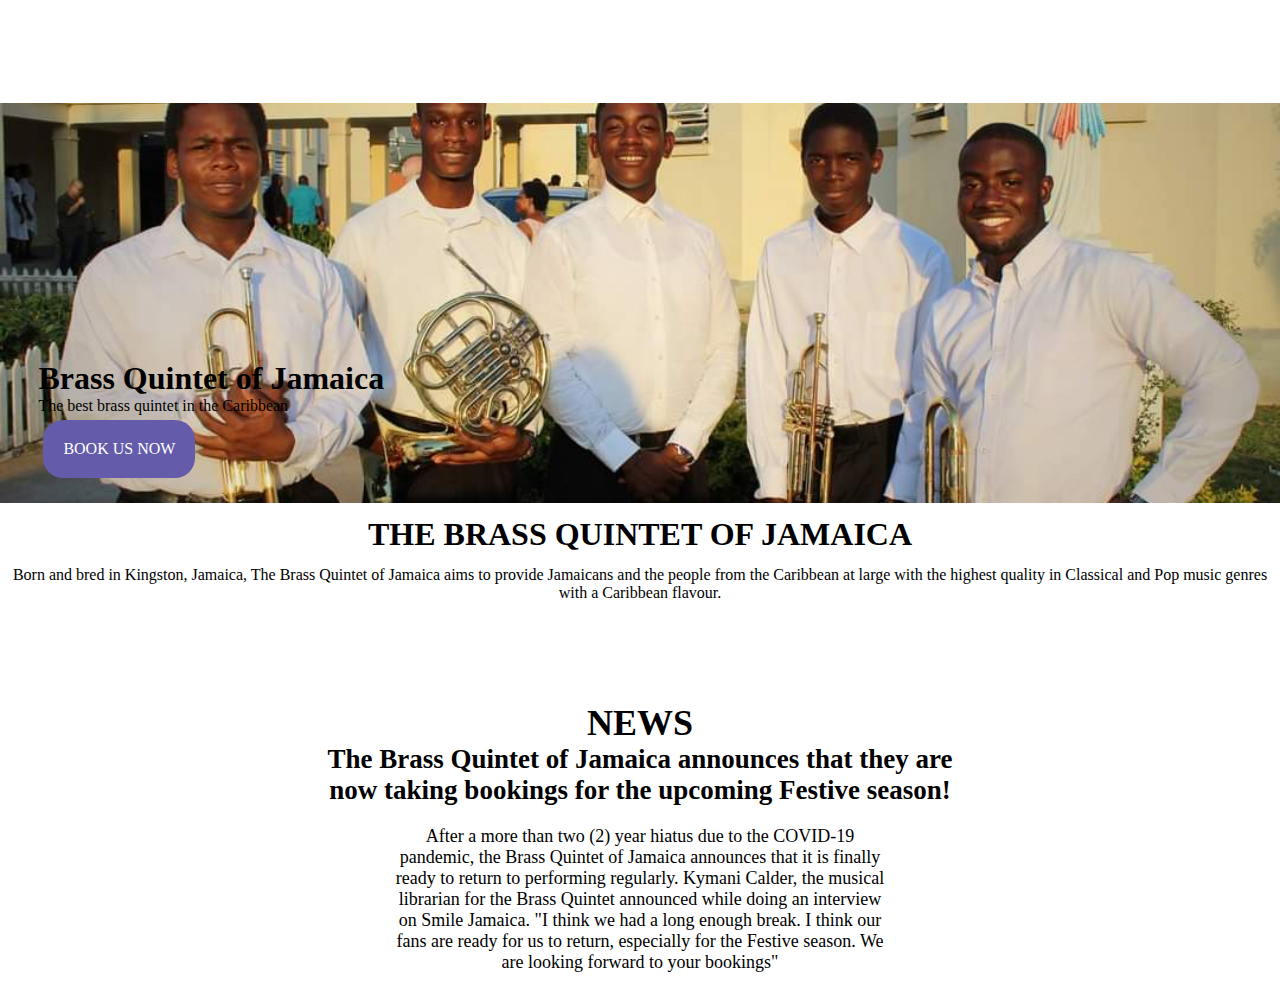
==== index.html @ 2ca1d95d "After Midnight" ====
<!DOCTYPE html>
<html lang="en">
<head>
    <meta charset="UTF-8">
    <meta http-equiv="X-UA-Compatible" content="IE=edge">
    <meta name="viewport" content="width=device-width, initial-scale=1.0">
    <link rel="stylesheet" href="main.css">
    <title>Brass Quintet of Jamaica</title>
</head>
<body>
    <div class="navigation">
        <!-- <img src="logo.jpg" alt="LOGO"> -->
        <a href="index.html">Home</a>
        <a href="">Discography</a>
        <a href="booking.html">Bookings</a>
        <a href="about.html">About Us</a>
        <a href="">Contact Us</a>
    </div>
    <div class="carousel">
        <img src="pic1.jpg" alt="pic">
    </div>
    <div class="maintext">
        <h1>Brass Quintet of Jamaica</h1>
        <p>The best brass quintet in the Caribbean</p>
        <a href="booking.html">BOOK US NOW</a>
    </div>
    <div class="main">
        <h1>THE BRASS QUINTET OF JAMAICA</h1>
        <!-- <p>We are the premier brass quintet of the Caribbean. We are the first brass quintet in
            Jamaica. We aim to provide quality pop and classical music with a Caribbean flavour.
        </p> -->
        <p>Born and bred in Kingston, Jamaica, The Brass Quintet of Jamaica aims to provide
            Jamaicans and the people from the Caribbean at large with the highest quality
            in Classical and Pop music genres with a Caribbean flavour.
        </p>
    </div>
    <div class="news">
        <h1>NEWS</h1>
        <h2>The Brass Quintet of Jamaica announces that they are now taking bookings for the 
            upcoming Festive season!
        </h2>
        <p>After a more than two (2) year hiatus due to the COVID-19 pandemic, the Brass Quintet
            of Jamaica announces that it is finally ready to return to performing regularly.
            Kymani Calder, the musical librarian for the Brass Quintet announced while doing
            an interview on Smile Jamaica. "I think we had a long enough break. I think our fans
            are ready for us to return, especially for the Festive season. We are looking forward
            to your bookings"
        </p>
    </div>
    
    
</body>
</html>
---- main.css ----
*{
    padding: 0;
    margin: 0;
    box-sizing: border-box;
}
.carousel{
    height: 400px;
    position: relative;
}
.carousel >img{
    height: 100%;
    width: 100%;
    object-fit: cover;
}
.maintext{
    position: absolute;
    top: 40%;
    left: 3%;
}
/* .maintext h1{
    color: #645CAA;
} */
.maintext a{
    color: #ffffff;
    background-color: #645CAA;
    text-decoration: none;
    padding: 20px;
    border-radius: 20px;
    margin: 5px;
    display: inline-block;
}
.form{
    width: 600px;
    margin: auto;
    padding: 20px 20px;
}
.form >h2{
    padding: 10px;
    text-align: center;
}
input,button,select{
    display: block;
    margin-bottom: 12px;
    border-radius: 8px;
}
input,select{
    width: 100%;
    padding: 10px;
    border: none;
}
button{
    background-color: #645CAA;
    border: white;
    padding: 10px;
    width: 30%;
    margin: auto;
}
button:hover{
    background-color: #EBC7E8;
}
.navigation{
    margin: 40px;
    text-align: right;
}
.navigation a{
    text-decoration: none;
    font-size: 20px;
    margin: 10px;
    color: #ffffff;
}
.navigation img{
    border-radius: 50%;
    display: block;
    height: 50px;
    margin: 0px;
    padding: 0px;
    
}
.main{
    margin-top: 1%;
    text-align: center;
}
.main p{
    margin: 1%;
}
.news{
    margin: 1%;
    margin-top: 100px;
    text-align: center;
    font-size: 18px;
}
.news h2{
    font-weight: bold;
    margin: auto;
    width: 50%;
}
.news p{
    margin: auto;
    margin-top: 20px;
    width: 40%;
}
.about{
    width: 50%;
    margin: auto;
}
.about h1{
    text-align: center;
}
.about p{
    font-size: 20px;
}
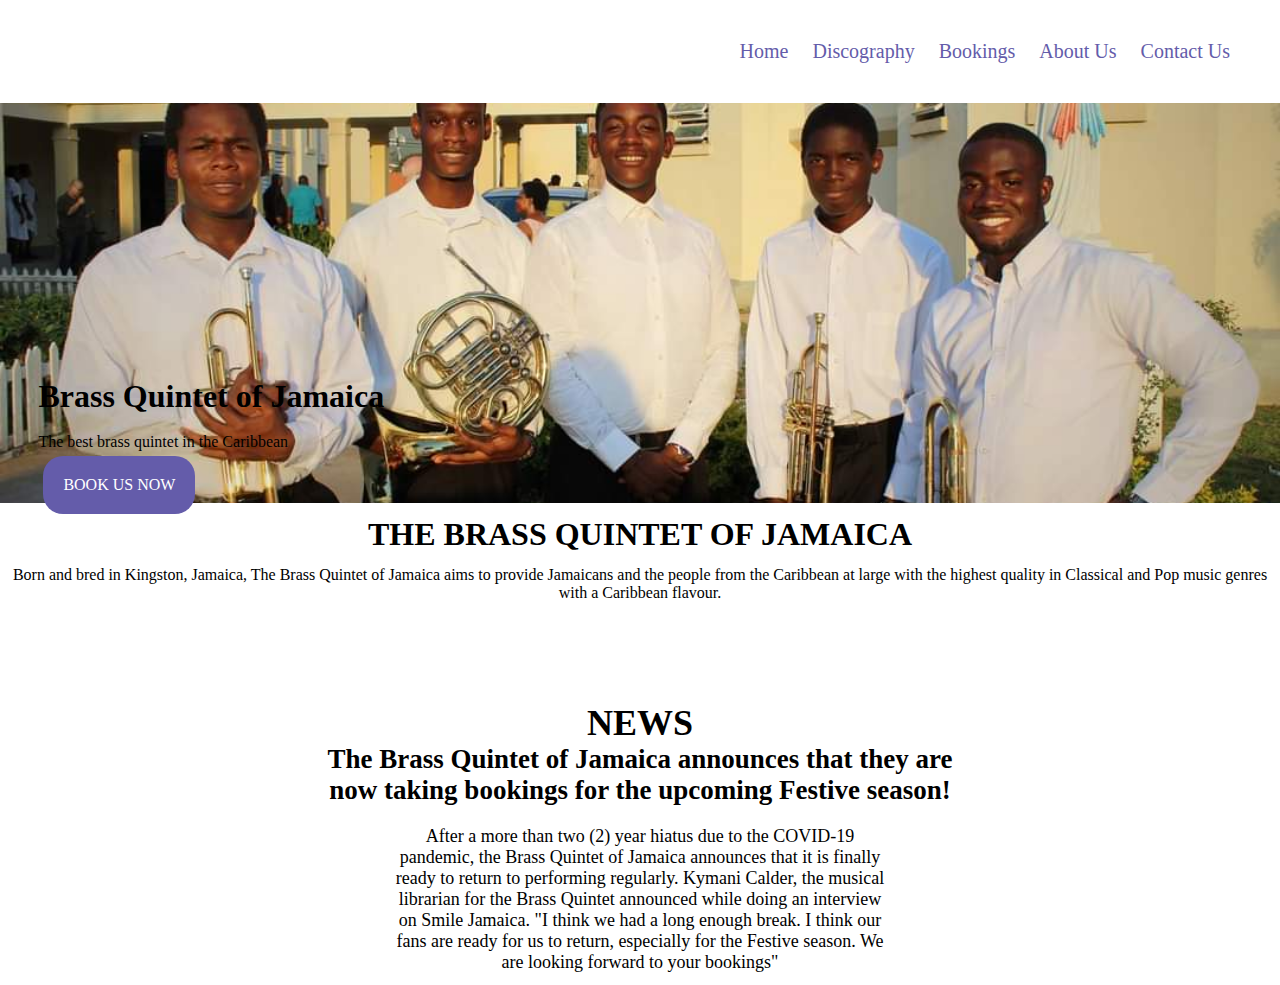
==== commit 6f0a4176: "Most pages completed" ====
--- a/index.html
+++ b/index.html
@@ -14,21 +14,20 @@
         <a href="">Discography</a>
         <a href="booking.html">Bookings</a>
         <a href="about.html">About Us</a>
-        <a href="">Contact Us</a>
+        <a href="contact.html">Contact Us</a>
     </div>
     <div class="carousel">
         <img src="pic1.jpg" alt="pic">
     </div>
     <div class="maintext">
+        <br>
         <h1>Brass Quintet of Jamaica</h1>
+        <br>
         <p>The best brass quintet in the Caribbean</p>
         <a href="booking.html">BOOK US NOW</a>
     </div>
     <div class="main">
         <h1>THE BRASS QUINTET OF JAMAICA</h1>
-        <!-- <p>We are the premier brass quintet of the Caribbean. We are the first brass quintet in
-            Jamaica. We aim to provide quality pop and classical music with a Caribbean flavour.
-        </p> -->
         <p>Born and bred in Kingston, Jamaica, The Brass Quintet of Jamaica aims to provide
             Jamaicans and the people from the Caribbean at large with the highest quality
             in Classical and Pop music genres with a Caribbean flavour.
--- a/main.css
+++ b/main.css
@@ -60,13 +60,16 @@
 }
 .navigation{
     margin: 40px;
-    text-align: right;
+    text-align: right;    
 }
 .navigation a{
     text-decoration: none;
     font-size: 20px;
     margin: 10px;
-    color: #ffffff;
+    color: #645CAA;
+}
+.navigation a:hover{
+    color: #D36B00;
 }
 .navigation img{
     border-radius: 50%;
@@ -108,4 +111,19 @@
 }
 .about p{
     font-size: 20px;
+}
+.members{
+    width: 70%;
+    margin: auto;
+}
+.members h2{
+    text-align: center;
+}
+.members ul{
+    list-style: none;
+    font-size: 20px;
+}
+.contact{
+    width: 30%;
+    margin: auto;
 }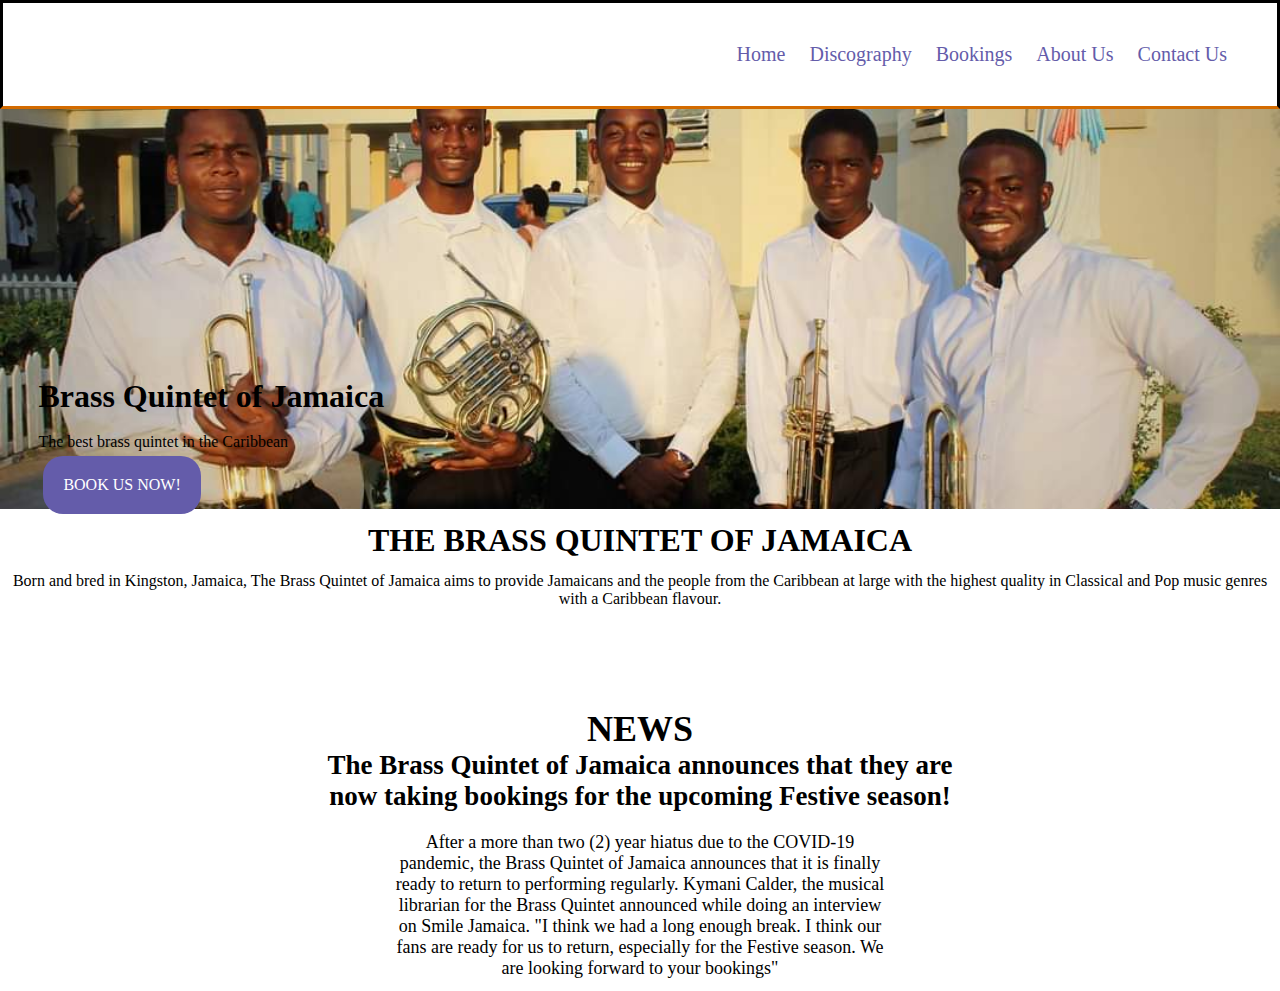
==== commit 178b5992: "Almost there" ====
--- a/index.html
+++ b/index.html
@@ -24,7 +24,7 @@
         <h1>Brass Quintet of Jamaica</h1>
         <br>
         <p>The best brass quintet in the Caribbean</p>
-        <a href="booking.html">BOOK US NOW</a>
+        <a href="booking.html">BOOK US NOW!</a>
     </div>
     <div class="main">
         <h1>THE BRASS QUINTET OF JAMAICA</h1>
--- a/main.css
+++ b/main.css
@@ -18,7 +18,7 @@
     left: 3%;
 }
 /* .maintext h1{
-    color: #645CAA;
+    color: #040F16;
 } */
 .maintext a{
     color: #ffffff;
@@ -28,6 +28,19 @@
     border-radius: 20px;
     margin: 5px;
     display: inline-block;
+}
+.maintext a:hover{
+    background-color: #F374AE;
+}
+.section{
+    background-color: #cdd1c4;
+}
+.booktext{
+    width: 90%;
+    margin: auto;
+    text-align: center;
+    margin-top: 2%;
+    margin-bottom: 4%;
 }
 .form{
     width: 600px;
@@ -52,15 +65,22 @@
     background-color: #645CAA;
     border: white;
     padding: 10px;
-    width: 30%;
+    width: 25%;
     margin: auto;
+    color: #ffffff;
+    font-weight: 700;
+    font-size: 16px;
 }
 button:hover{
-    background-color: #EBC7E8;
+    background-color: #F374AE;
 }
 .navigation{
-    margin: 40px;
-    text-align: right;    
+    /* margin: 40px; */
+    padding: 40px;
+    text-align: right;
+    border-bottom: #D36B00; 
+    border-style: solid;
+    /* border-color: red; */
 }
 .navigation a{
     text-decoration: none;
@@ -72,11 +92,13 @@
     color: #D36B00;
 }
 .navigation img{
-    border-radius: 50%;
+    /* border-radius: 50%; */
     display: block;
-    height: 50px;
+    height: 100px;
     margin: 0px;
     padding: 0px;
+    border-style: solid;
+    border-color: red;
     
 }
 .main{
@@ -112,6 +134,10 @@
 .about p{
     font-size: 20px;
 }
+.mem{
+    background-color: #cdd1c4;
+    padding-top: 1%;
+}
 .members{
     width: 70%;
     margin: auto;
@@ -126,4 +152,25 @@
 .contact{
     width: 30%;
     margin: auto;
+}
+nav{
+        /* margin: 40px; */
+        padding: 40px;
+        text-align: right;
+        border-bottom: #D36B00; 
+        border-style: solid;
+        /* border-color: red; */
+}
+nav a{
+    text-decoration: none;
+}
+nav img{
+        /* border-radius: 50%; */
+        display: block;
+        height: 100px;
+        width: 150px;
+        margin: -40px;
+        padding: -10px;
+        /* border-style: solid; */
+        /* border-color: red; */
 }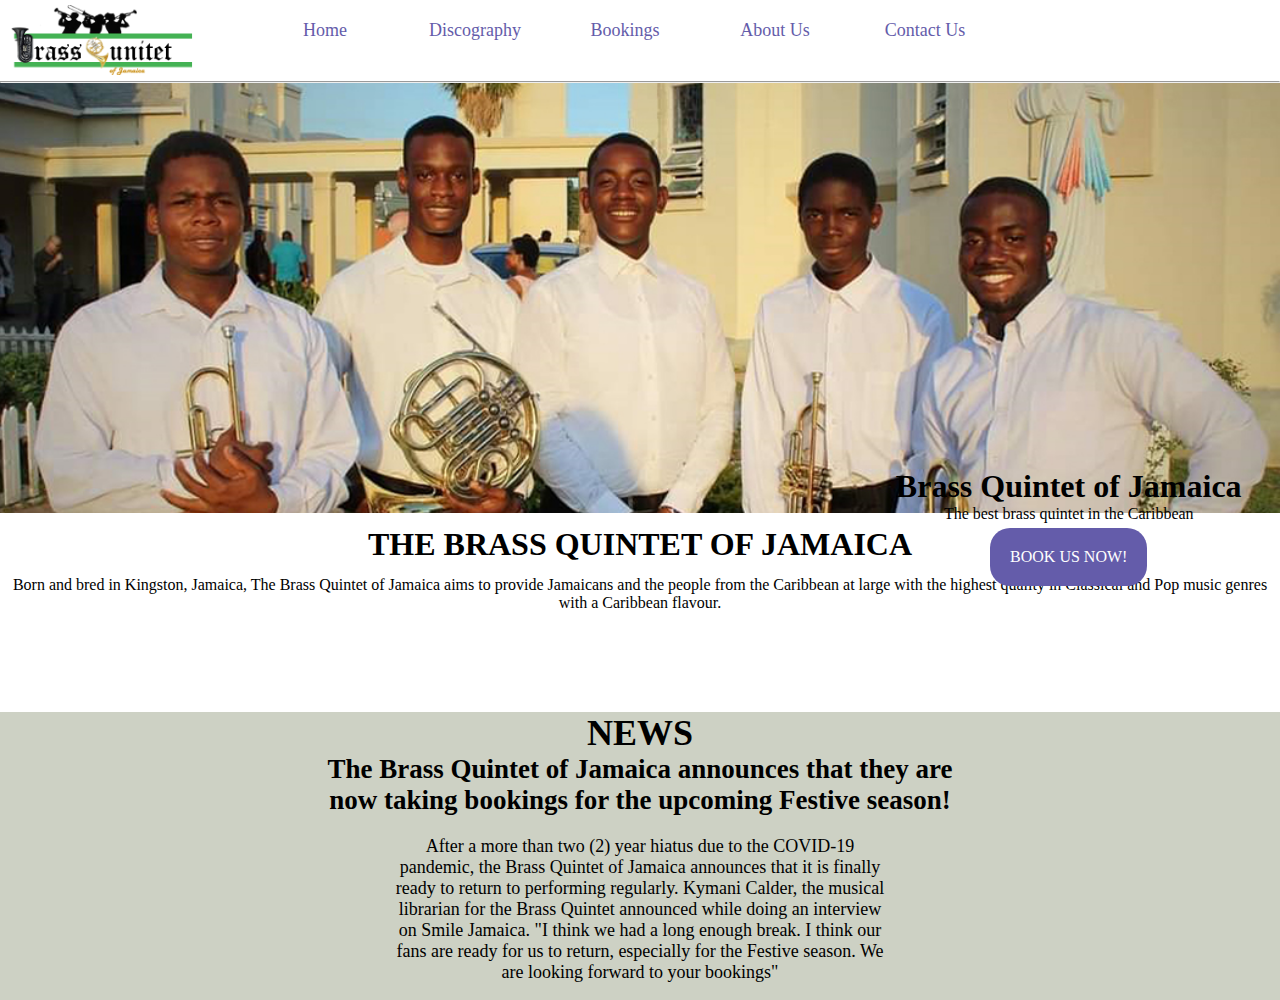
==== commit a9b1c8a3: "almost done" ====
--- a/index.html
+++ b/index.html
@@ -9,20 +9,25 @@
 </head>
 <body>
     <div class="navigation">
-        <!-- <img src="logo.jpg" alt="LOGO"> -->
-        <a href="index.html">Home</a>
-        <a href="">Discography</a>
-        <a href="booking.html">Bookings</a>
-        <a href="about.html">About Us</a>
-        <a href="contact.html">Contact Us</a>
+        <a href="index.html"><img src="logo.png" alt="logo"></a>
     </div>
+    <nav>
+        <ul>
+             <li><a href="index.html">Home</a></li>
+                <li><a href="">Discography</a></li>
+                <li><a href="booking.html">Bookings</a></li>
+                <li><a href="about.html">About Us</a></li>
+                <li><a href="contact.html">Contact Us</a></li>
+        </ul>
+    </nav>
+    <hr>
     <div class="carousel">
-        <img src="pic1.jpg" alt="pic">
+        <img src="bqj6.jpg" alt="pic">
     </div>
     <div class="maintext">
         <br>
         <h1>Brass Quintet of Jamaica</h1>
-        <br>
+        <!-- <br> -->
         <p>The best brass quintet in the Caribbean</p>
         <a href="booking.html">BOOK US NOW!</a>
     </div>
@@ -33,19 +38,22 @@
             in Classical and Pop music genres with a Caribbean flavour.
         </p>
     </div>
-    <div class="news">
-        <h1>NEWS</h1>
-        <h2>The Brass Quintet of Jamaica announces that they are now taking bookings for the 
-            upcoming Festive season!
-        </h2>
-        <p>After a more than two (2) year hiatus due to the COVID-19 pandemic, the Brass Quintet
-            of Jamaica announces that it is finally ready to return to performing regularly.
-            Kymani Calder, the musical librarian for the Brass Quintet announced while doing
-            an interview on Smile Jamaica. "I think we had a long enough break. I think our fans
-            are ready for us to return, especially for the Festive season. We are looking forward
-            to your bookings"
-        </p>
+    <div class="segment">
+        <div class="news">
+            <h1>NEWS</h1>
+            <h2>The Brass Quintet of Jamaica announces that they are now taking bookings for the 
+                upcoming Festive season!
+            </h2>
+            <p>After a more than two (2) year hiatus due to the COVID-19 pandemic, the Brass Quintet
+                of Jamaica announces that it is finally ready to return to performing regularly.
+                Kymani Calder, the musical librarian for the Brass Quintet announced while doing
+                an interview on Smile Jamaica. "I think we had a long enough break. I think our fans
+                are ready for us to return, especially for the Festive season. We are looking forward
+                to your bookings"
+            </p>
+        </div>
     </div>
+
     
     
 </body>
--- a/main.css
+++ b/main.css
@@ -3,8 +3,44 @@
     margin: 0;
     box-sizing: border-box;
 }
+a{
+    text-decoration: none;
+}
+nav{
+    width: 100%;
+    overflow: auto;
+    padding-bottom: 20px;
+}
+nav ul{
+    padding: 0;
+    margin: 0 0 0 250px;
+    list-style: none;
+}
+nav li{
+    float: left;
+}
+.navigation img{
+    position: absolute;
+    height: 70px;
+    margin-top: 5px;
+    margin-left: 10px;
+}
+li a{
+    width: 150px;
+    display: block;
+    padding: 20px 15px;
+    color: #645CAA;
+    text-align: center;
+    font-size: 18px;
+}
+nav a:hover{
+    color: #D36B00;
+}
+hr{
+    color: #D36B00;
+}
 .carousel{
-    height: 400px;
+    height: 430px;
     position: relative;
 }
 .carousel >img{
@@ -13,13 +49,11 @@
     object-fit: cover;
 }
 .maintext{
+    text-align: center;
     position: absolute;
-    top: 40%;
-    left: 3%;
+    top: 50%;
+    right: 3%;
 }
-/* .maintext h1{
-    color: #040F16;
-} */
 .maintext a{
     color: #ffffff;
     background-color: #645CAA;
@@ -51,12 +85,13 @@
     padding: 10px;
     text-align: center;
 }
-input,button,select{
+input,button,select,textarea{
     display: block;
     margin-bottom: 12px;
     border-radius: 8px;
 }
-input,select{
+input,select,textarea{
+    font-size: 14px;
     width: 100%;
     padding: 10px;
     border: none;
@@ -73,33 +108,6 @@
 }
 button:hover{
     background-color: #F374AE;
-}
-.navigation{
-    /* margin: 40px; */
-    padding: 40px;
-    text-align: right;
-    border-bottom: #D36B00; 
-    border-style: solid;
-    /* border-color: red; */
-}
-.navigation a{
-    text-decoration: none;
-    font-size: 20px;
-    margin: 10px;
-    color: #645CAA;
-}
-.navigation a:hover{
-    color: #D36B00;
-}
-.navigation img{
-    /* border-radius: 50%; */
-    display: block;
-    height: 100px;
-    margin: 0px;
-    padding: 0px;
-    border-style: solid;
-    border-color: red;
-    
 }
 .main{
     margin-top: 1%;
@@ -149,28 +157,37 @@
     list-style: none;
     font-size: 20px;
 }
+.con1{
+    background-color: #cdd1c4;
+    padding: 10px;
+}
+.sub{
+    width: 60%;
+    margin: auto;
+    padding: 20px;
+}
 .contact{
     width: 30%;
     margin: auto;
 }
-nav{
-        /* margin: 40px; */
-        padding: 40px;
-        text-align: right;
-        border-bottom: #D36B00; 
-        border-style: solid;
-        /* border-color: red; */
+.contact button{
+    width: 40%;
 }
-nav a{
-    text-decoration: none;
+.logo{
+    width: 50px;
+    height: 50px;
 }
-nav img{
-        /* border-radius: 50%; */
-        display: block;
-        height: 100px;
-        width: 150px;
-        margin: -40px;
-        padding: -10px;
-        /* border-style: solid; */
-        /* border-color: red; */
+
+.sub img{
+    height: 50px;
+    margin-right: 50px;
+}
+
+.socials{
+    width: 30%;
+    margin: auto;
+}
+.segment{
+    background-color: #cdd1c4;
+    padding-bottom: 5px;
 }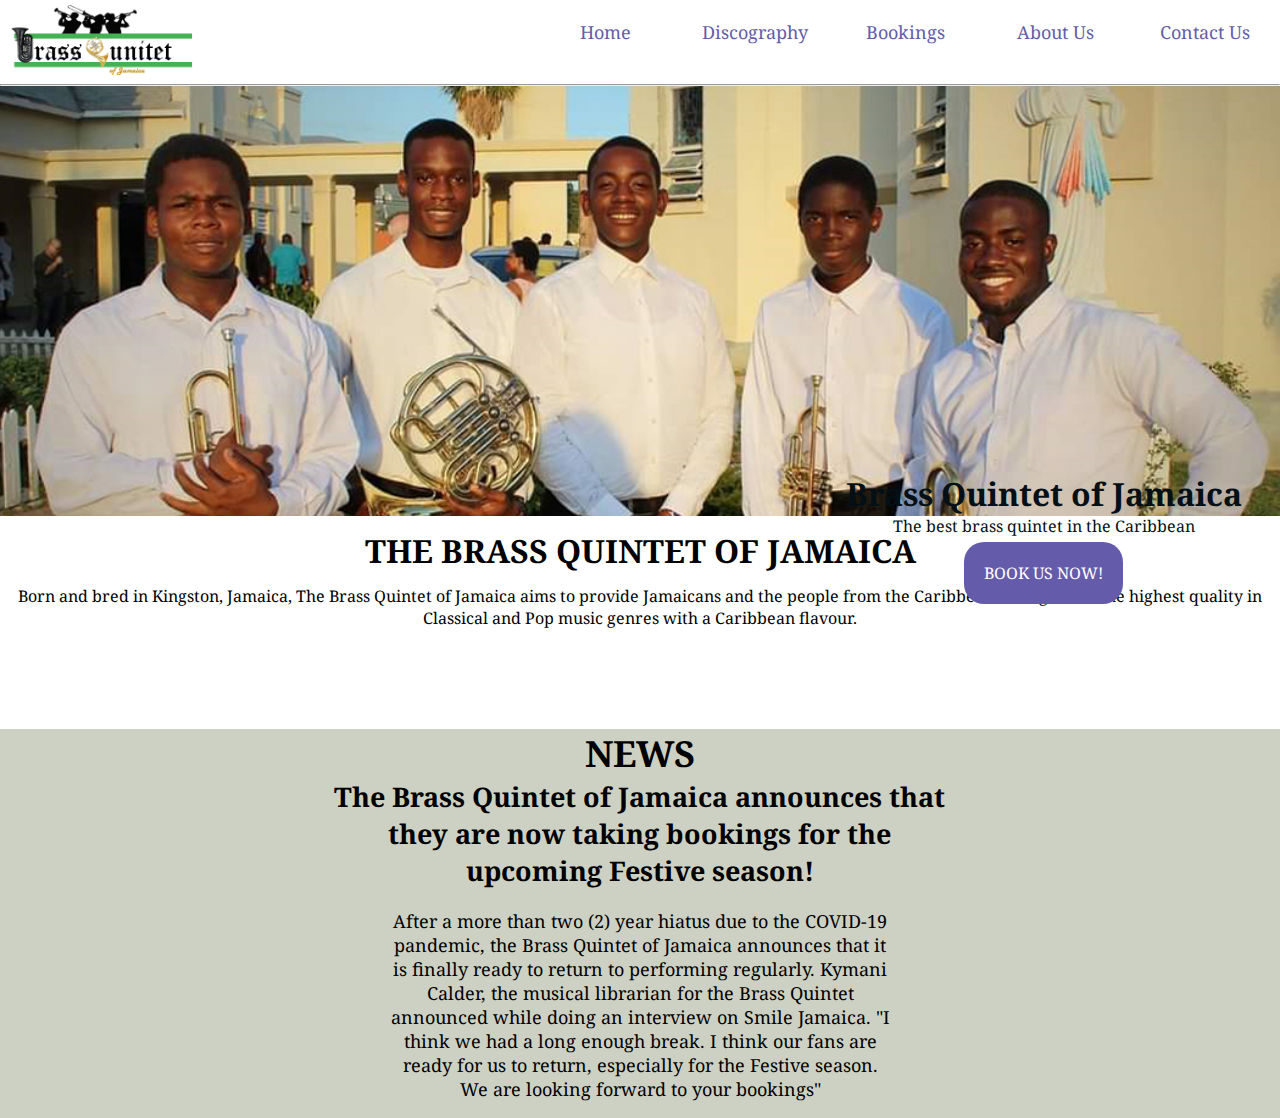
==== commit c8a5bbe6: "Need new Images" ====
--- a/index.html
+++ b/index.html
@@ -13,11 +13,11 @@
     </div>
     <nav>
         <ul>
-             <li><a href="index.html">Home</a></li>
-                <li><a href="">Discography</a></li>
-                <li><a href="booking.html">Bookings</a></li>
-                <li><a href="about.html">About Us</a></li>
-                <li><a href="contact.html">Contact Us</a></li>
+            <li><a href="contact.html">Contact Us</a></li>
+            <li><a href="about.html">About Us</a></li>
+            <li><a href="booking.html">Bookings</a></li>
+            <li><a href="">Discography</a></li>
+            <li><a href="index.html">Home</a></li>
         </ul>
     </nav>
     <hr>
--- a/main.css
+++ b/main.css
@@ -1,7 +1,9 @@
+@import url('https://fonts.googleapis.com/css2?family=Noto+Serif:ital,wght@0,400;0,700;1,400;1,700&display=swap');
 *{
     padding: 0;
     margin: 0;
     box-sizing: border-box;
+    font-family: 'Noto Serif', serif;
 }
 a{
     text-decoration: none;
@@ -17,7 +19,7 @@
     list-style: none;
 }
 nav li{
-    float: left;
+    float: right;
 }
 .navigation img{
     position: absolute;
@@ -35,6 +37,8 @@
 }
 nav a:hover{
     color: #D36B00;
+    font-weight: 600;
+    /* font-size: 20px; */
 }
 hr{
     color: #D36B00;
@@ -53,6 +57,7 @@
     position: absolute;
     top: 50%;
     right: 3%;
+    color: #040F16;
 }
 .maintext a{
     color: #ffffff;
@@ -65,6 +70,8 @@
 }
 .maintext a:hover{
     background-color: #F374AE;
+    font-size: 18px;
+    font-weight: 500;
 }
 .section{
     background-color: #cdd1c4;
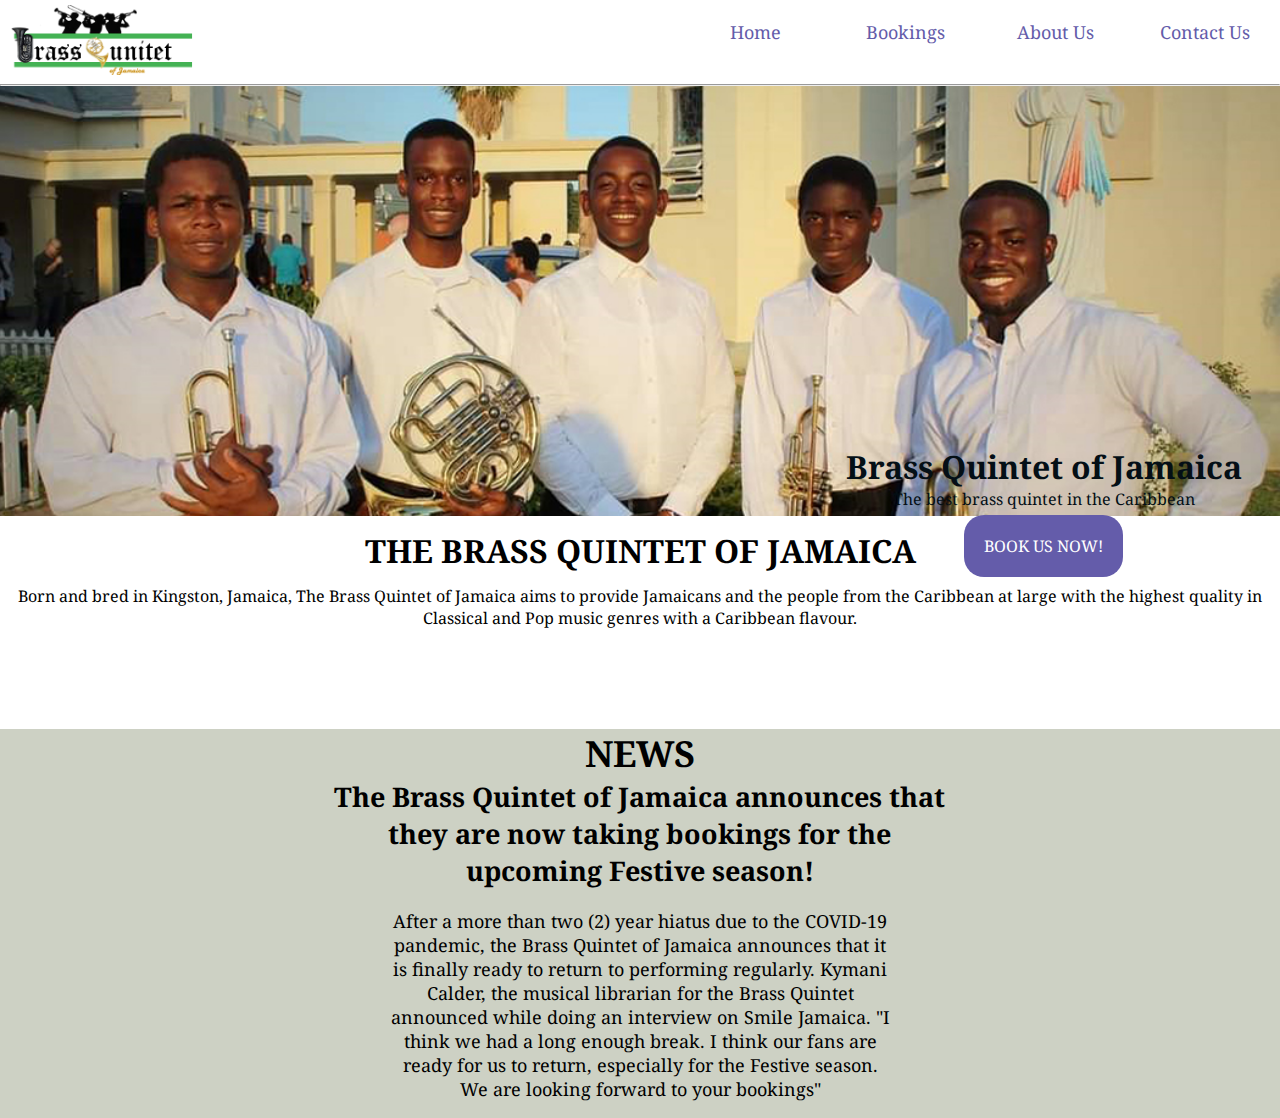
==== commit ab087253: "final" ====
--- a/index.html
+++ b/index.html
@@ -16,7 +16,6 @@
             <li><a href="contact.html">Contact Us</a></li>
             <li><a href="about.html">About Us</a></li>
             <li><a href="booking.html">Bookings</a></li>
-            <li><a href="">Discography</a></li>
             <li><a href="index.html">Home</a></li>
         </ul>
     </nav>
--- a/main.css
+++ b/main.css
@@ -38,7 +38,6 @@
 nav a:hover{
     color: #D36B00;
     font-weight: 600;
-    /* font-size: 20px; */
 }
 hr{
     color: #D36B00;
@@ -55,7 +54,7 @@
 .maintext{
     text-align: center;
     position: absolute;
-    top: 50%;
+    top: 47%;
     right: 3%;
     color: #040F16;
 }
@@ -152,6 +151,7 @@
 .mem{
     background-color: #cdd1c4;
     padding-top: 1%;
+    padding-bottom: 1%;
 }
 .members{
     width: 70%;
@@ -172,6 +172,9 @@
     width: 60%;
     margin: auto;
     padding: 20px;
+}
+.sub h2{
+    text-align: center;
 }
 .contact{
     width: 30%;
@@ -197,4 +200,19 @@
 .segment{
     background-color: #cdd1c4;
     padding-bottom: 5px;
+}
+.error{
+    width: 600px;
+    padding-top: 50px;
+    margin: auto;
+}
+.error h1{
+    text-align: center;
+}
+.error img{
+    height: 400px;
+}
+.error a:hover{
+    color: #D36B00;
+    font-size: 28px;
 }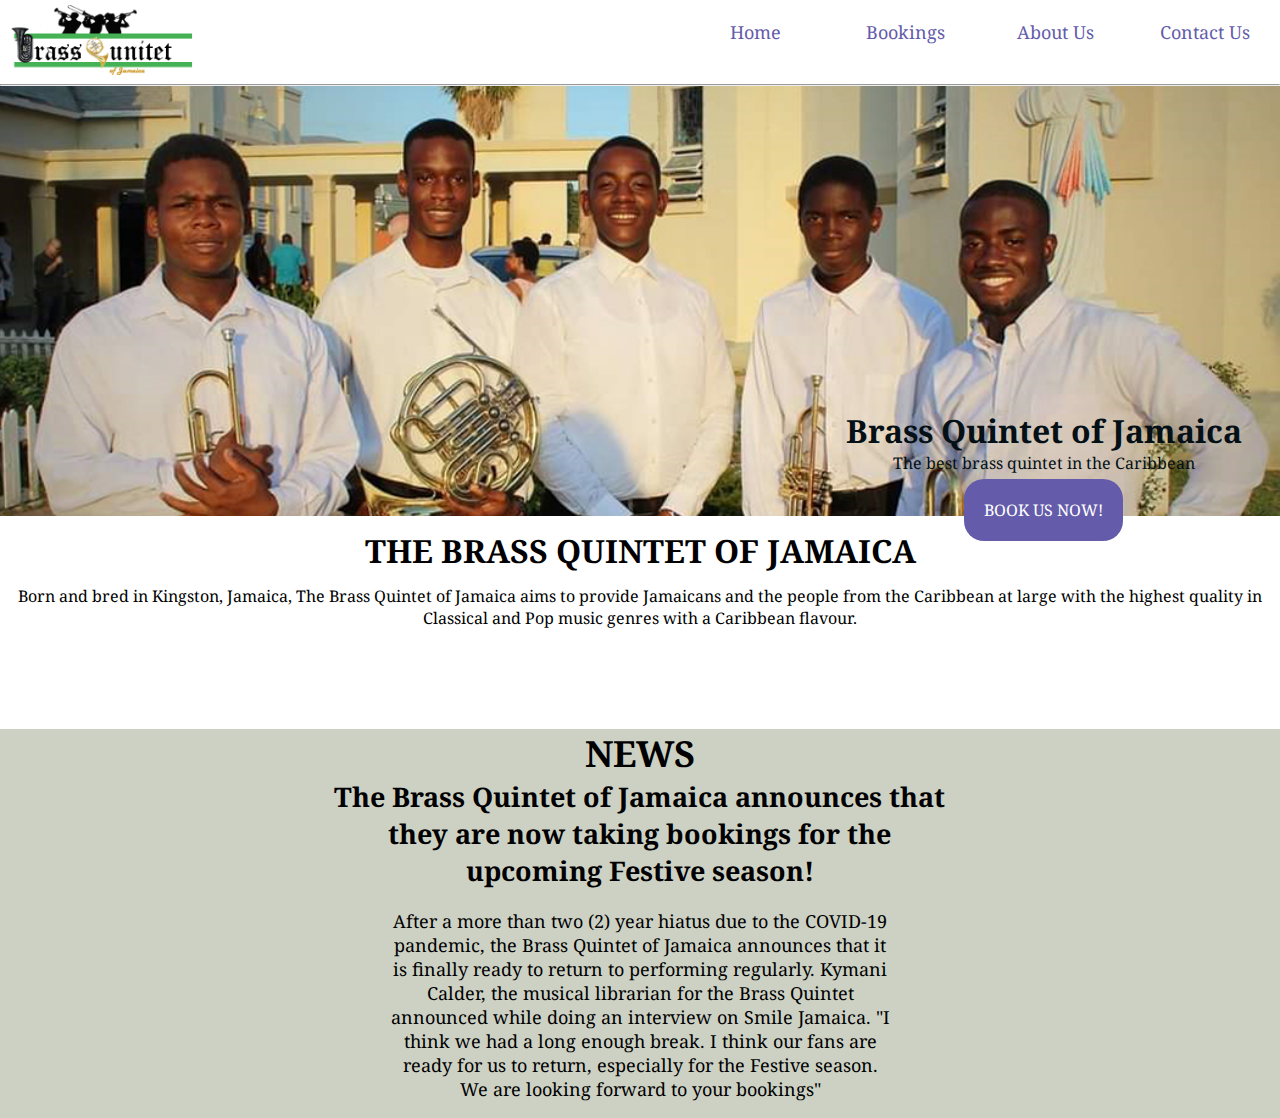
==== commit 8d6f971a: "finally" ====
--- a/index.html
+++ b/index.html
@@ -5,6 +5,7 @@
     <meta http-equiv="X-UA-Compatible" content="IE=edge">
     <meta name="viewport" content="width=device-width, initial-scale=1.0">
     <link rel="stylesheet" href="main.css">
+    <link rel="shortcut icon" href="favicon.ico" type="image/x-icon">
     <title>Brass Quintet of Jamaica</title>
 </head>
 <body>
--- a/main.css
+++ b/main.css
@@ -54,7 +54,7 @@
 .maintext{
     text-align: center;
     position: absolute;
-    top: 47%;
+    top: 43%;
     right: 3%;
     color: #040F16;
 }
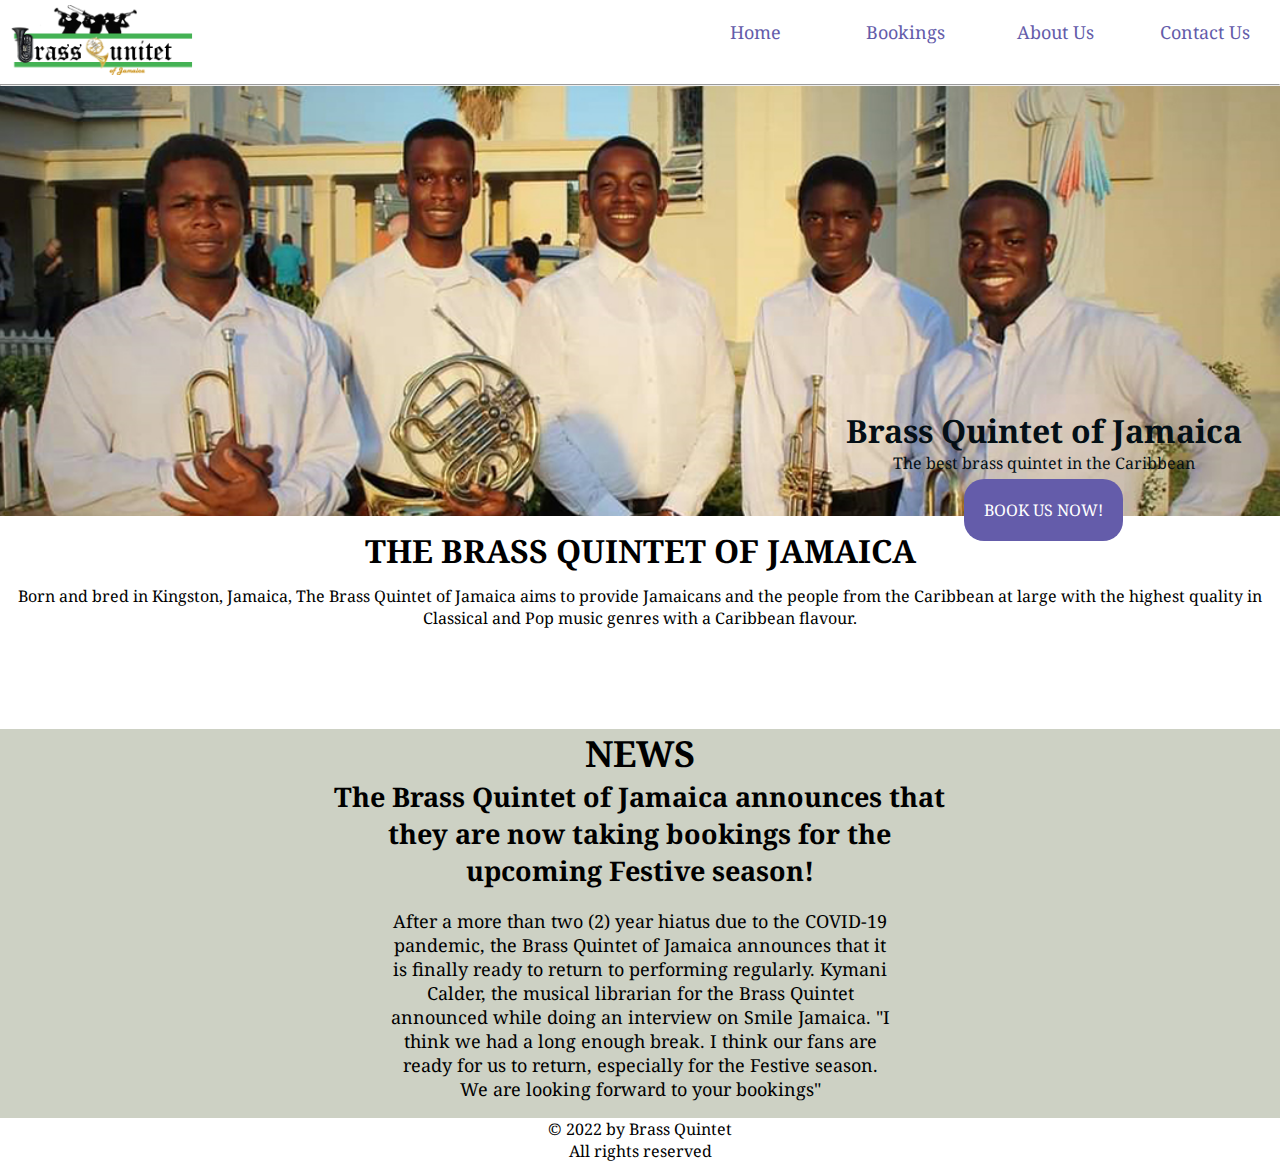
==== commit ec6d11d6: "I forgot" ====
--- a/index.html
+++ b/index.html
@@ -54,7 +54,10 @@
         </div>
     </div>
 
-    
+    <div class="foot">
+        <p>&copy; 2022 by Brass Quintet</p>
+        <p>All rights reserved</p>
+    </div>    
     
 </body>
 </html>--- a/main.css
+++ b/main.css
@@ -215,4 +215,9 @@
 .error a:hover{
     color: #D36B00;
     font-size: 28px;
+}
+.foot{
+    text-align: center;
+    background-color: #ffffff;
+    font-weight: 400;
 }